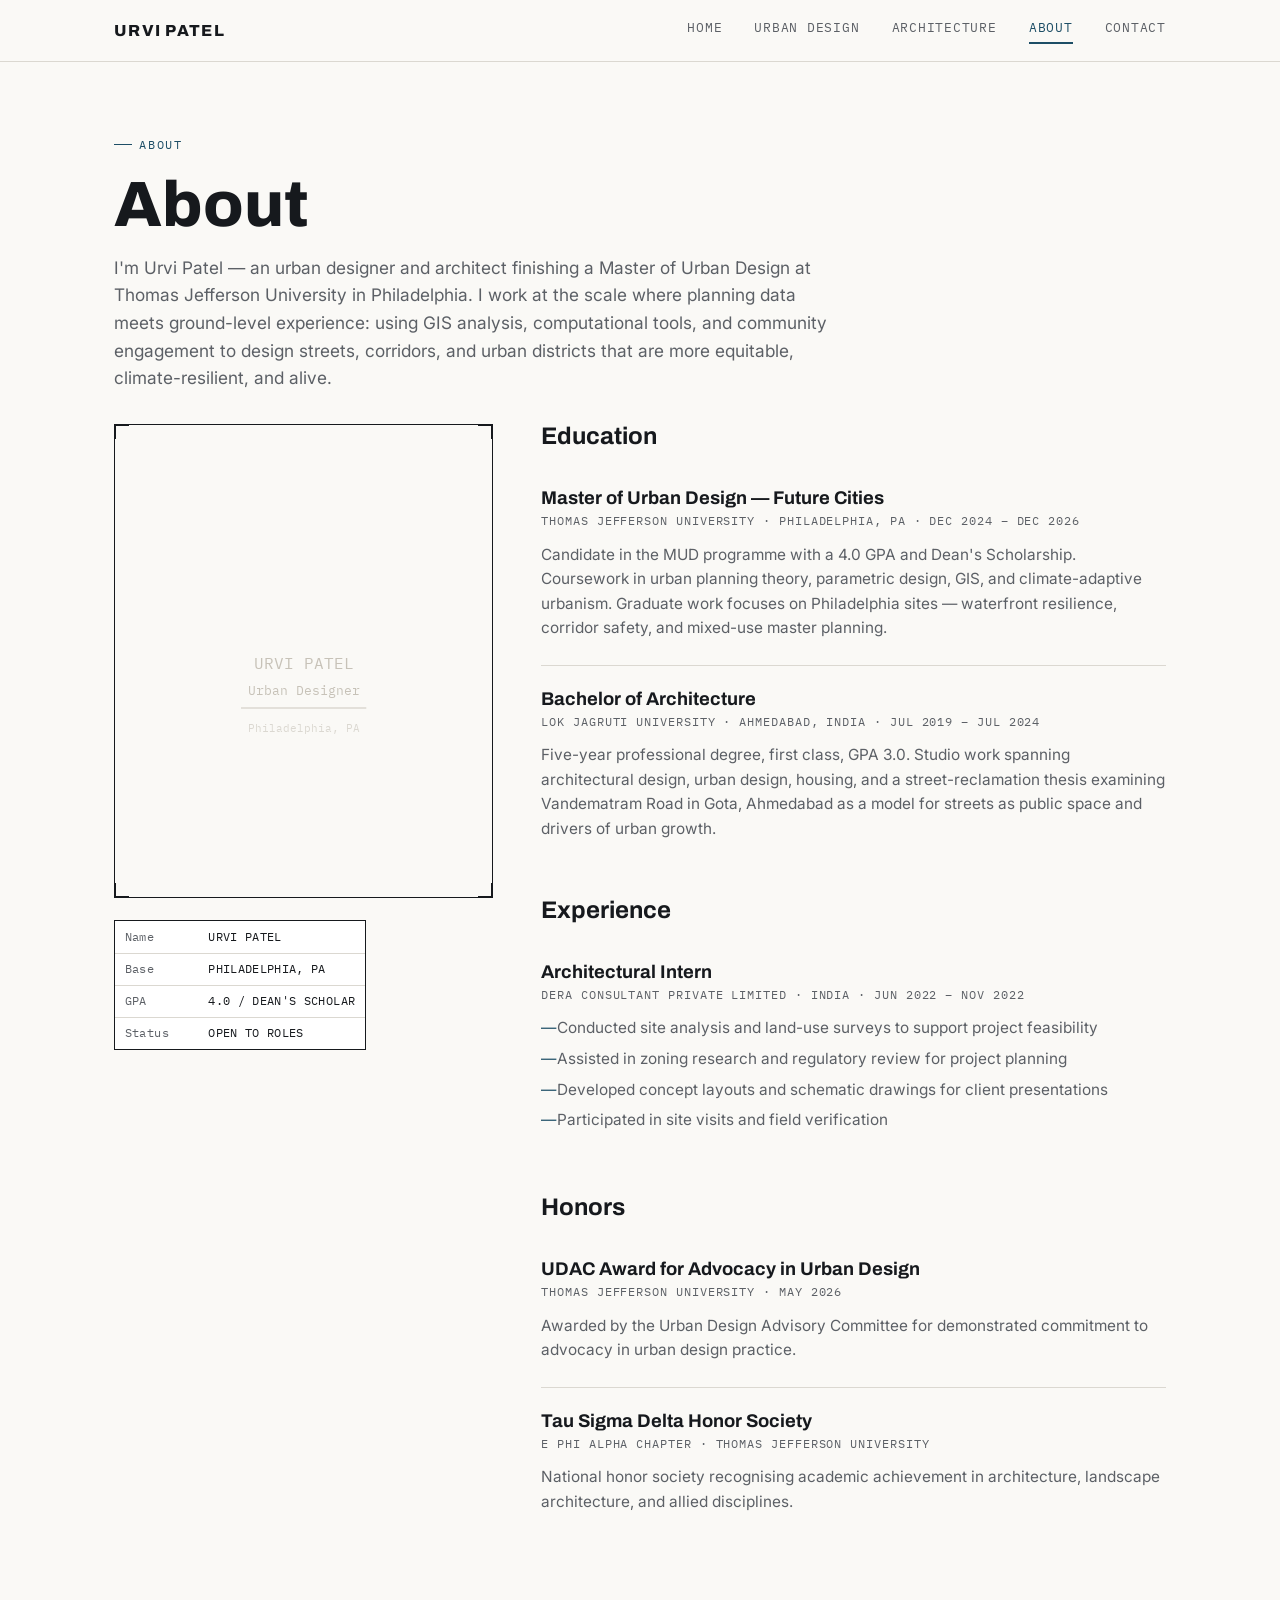
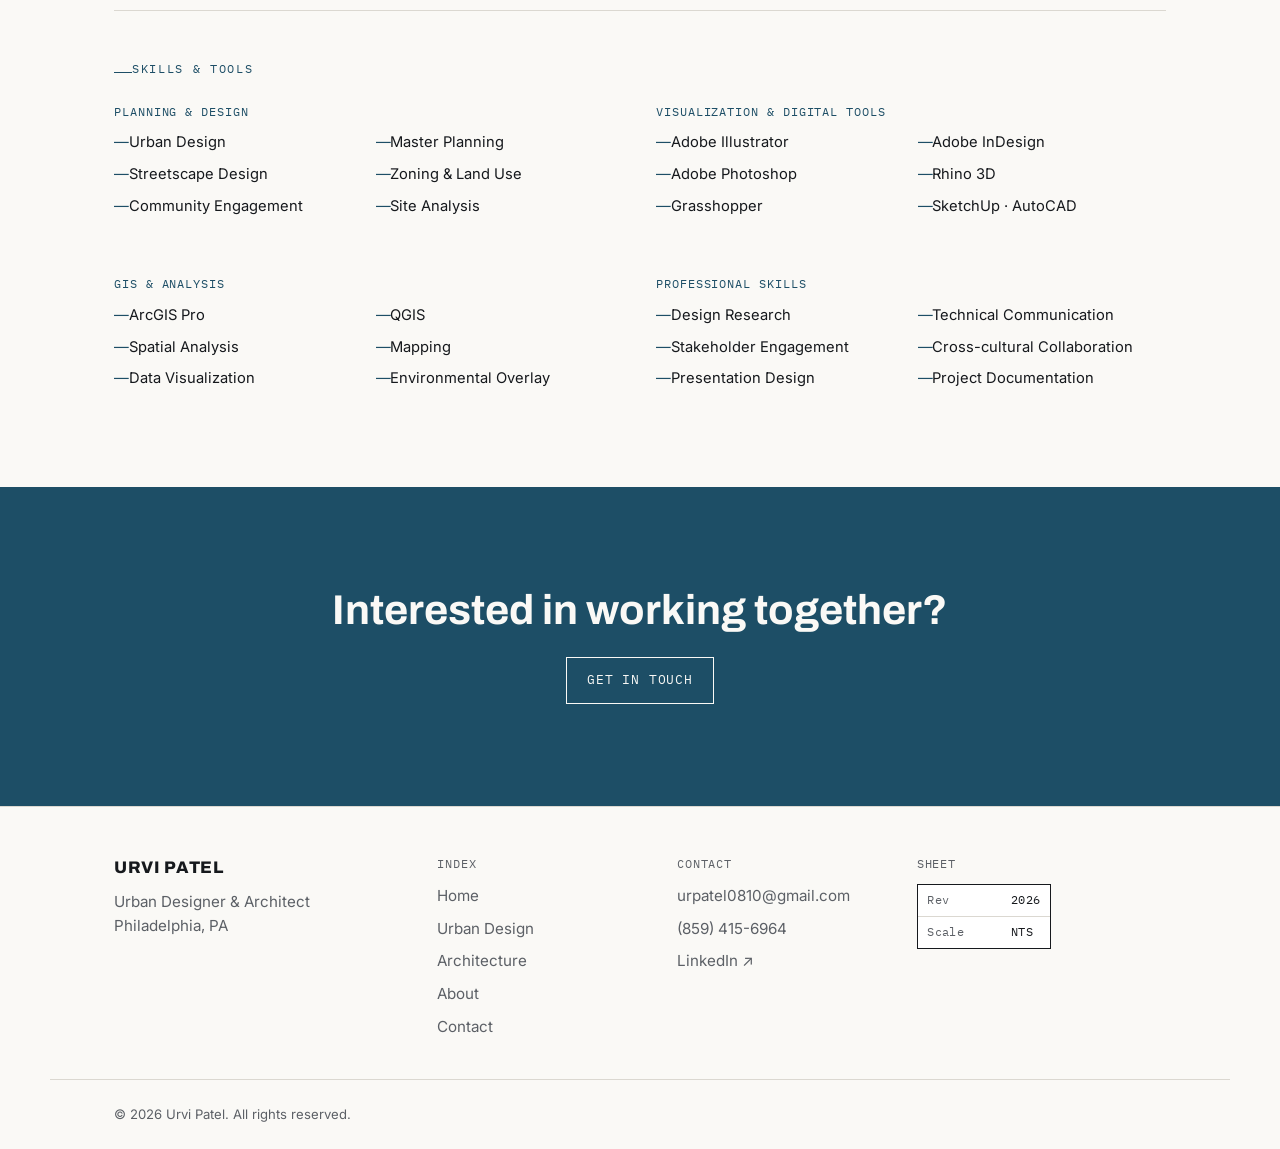
==== about.html @ c250d717 "Add files via upload" ====
<!DOCTYPE html>
<html lang="en">
<head>
<meta charset="UTF-8">
<meta name="viewport" content="width=device-width, initial-scale=1.0">
<title>About — Urvi Patel</title>
<meta name="description" content="About Urvi Patel — urban designer and architect pursuing a Master of Urban Design at Thomas Jefferson University, Philadelphia. Education, experience, honors, and skills.">
<link rel="icon" type="image/svg+xml" href="data:image/svg+xml,%3Csvg xmlns='http://www.w3.org/2000/svg' viewBox='0 0 32 32'%3E%3Crect width='32' height='32' fill='%23FAF9F6'/%3E%3Cpath d='M16 4v24M4 16h24' stroke='%231D4E66' stroke-width='2'/%3E%3Ccircle cx='16' cy='16' r='6' fill='none' stroke='%2316191D' stroke-width='1.5'/%3E%3C/svg%3E">
<link rel="preconnect" href="https://fonts.googleapis.com">
<link rel="preconnect" href="https://fonts.gstatic.com" crossorigin>
<link href="https://fonts.googleapis.com/css2?family=Archivo:wght@600;700;800;900&family=Inter:wght@400;500;600&family=IBM+Plex+Mono:wght@400;500;600&display=swap" rel="stylesheet">
<link rel="stylesheet" href="styles.css">
</head>
<body>

<header class="site-header">
  <div class="container header-inner">
    <a href="index.html" class="logo">URVI PATEL</a>
    <nav class="nav" id="siteNav">
      <a href="index.html" class="nav-link">Home</a>
      <a href="urban-design.html" class="nav-link">Urban Design</a>
      <a href="architecture.html" class="nav-link">Architecture</a>
      <a href="about.html" class="nav-link active">About</a>
      <a href="contact.html" class="nav-link">Contact</a>
    </nav>
    <button class="nav-toggle" id="navToggle" aria-label="Toggle menu" aria-expanded="false">
      <span></span><span></span><span></span>
    </button>
  </div>
</header>

<div class="container page-header">
  <span class="eyebrow">About</span>
  <h1>About</h1>
  <p>I'm Urvi Patel — an urban designer and architect finishing a Master of Urban Design at Thomas Jefferson University in Philadelphia. I work at the scale where planning data meets ground-level experience: using GIS analysis, computational tools, and community engagement to design streets, corridors, and urban districts that are more equitable, climate-resilient, and alive.</p>
</div>

<div class="container">
  <div class="about-grid">
    <div>
      <!-- Portrait placeholder with architectural corner marks -->
      <div class="portrait" role="img" aria-label="Portrait placeholder — Urvi Patel">
        <div class="corner tl"></div>
        <div class="corner tr"></div>
        <div class="corner bl"></div>
        <div class="corner br"></div>
        <svg viewBox="0 0 200 250" xmlns="http://www.w3.org/2000/svg" style="width:100%;height:100%;padding:2rem;" aria-hidden="true">
          <text x="100" y="130" font-family="IBM Plex Mono" font-size="10" fill="var(--line-strong)" text-anchor="middle">URVI PATEL</text>
          <text x="100" y="147" font-family="IBM Plex Mono" font-size="8" fill="var(--line-strong)" text-anchor="middle">Urban Designer</text>
          <line x1="60" y1="155" x2="140" y2="155" style="stroke:var(--line);stroke-width:1"/>
          <text x="100" y="170" font-family="IBM Plex Mono" font-size="7" fill="var(--line)" text-anchor="middle">Philadelphia, PA</text>
        </svg>
      </div>

      <!-- Drafting-style title block -->
      <div class="title-block" style="margin-top:1.4rem;">
        <p class="tb-row"><span>Name</span><span>Urvi Patel</span></p>
        <p class="tb-row"><span>Base</span><span>Philadelphia, PA</span></p>
        <p class="tb-row"><span>GPA</span><span>4.0 / Dean's Scholar</span></p>
        <p class="tb-row"><span>Status</span><span>Open to Roles</span></p>
      </div>
    </div>

    <div>
      <!-- Education -->
      <section>
        <h2 style="font-size:1.5rem;margin-bottom:var(--space-2);">Education</h2>

        <div class="timeline-item">
          <h4>Master of Urban Design — Future Cities</h4>
          <span class="mono-label">Thomas Jefferson University · Philadelphia, PA · Dec 2024 – Dec 2026</span>
          <p>Candidate in the MUD programme with a 4.0 GPA and Dean's Scholarship. Coursework in urban planning theory, parametric design, GIS, and climate-adaptive urbanism. Graduate work focuses on Philadelphia sites — waterfront resilience, corridor safety, and mixed-use master planning.</p>
        </div>

        <div class="timeline-item">
          <h4>Bachelor of Architecture</h4>
          <span class="mono-label">Lok Jagruti University · Ahmedabad, India · Jul 2019 – Jul 2024</span>
          <p>Five-year professional degree, first class, GPA 3.0. Studio work spanning architectural design, urban design, housing, and a street-reclamation thesis examining Vandematram Road in Gota, Ahmedabad as a model for streets as public space and drivers of urban growth.</p>
        </div>
      </section>

      <!-- Experience -->
      <section style="margin-top:var(--space-4);">
        <h2 style="font-size:1.5rem;margin-bottom:var(--space-2);">Experience</h2>

        <div class="timeline-item">
          <h4>Architectural Intern</h4>
          <span class="mono-label">Dera Consultant Private Limited · India · Jun 2022 – Nov 2022</span>
          <ul>
            <li>Conducted site analysis and land-use surveys to support project feasibility</li>
            <li>Assisted in zoning research and regulatory review for project planning</li>
            <li>Developed concept layouts and schematic drawings for client presentations</li>
            <li>Participated in site visits and field verification</li>
          </ul>
        </div>
      </section>

      <!-- Honors -->
      <section style="margin-top:var(--space-4);">
        <h2 style="font-size:1.5rem;margin-bottom:var(--space-2);">Honors</h2>

        <div class="timeline-item">
          <h4>UDAC Award for Advocacy in Urban Design</h4>
          <span class="mono-label">Thomas Jefferson University · May 2026</span>
          <p>Awarded by the Urban Design Advisory Committee for demonstrated commitment to advocacy in urban design practice.</p>
        </div>

        <div class="timeline-item">
          <h4>Tau Sigma Delta Honor Society</h4>
          <span class="mono-label">E Phi Alpha Chapter · Thomas Jefferson University</span>
          <p>National honor society recognising academic achievement in architecture, landscape architecture, and allied disciplines.</p>
        </div>
      </section>

    </div>
  </div>

  <!-- Skills -->
  <section style="margin-top:var(--space-6);border-top:1px solid var(--line);padding-top:var(--space-5);">
    <span class="eyebrow" style="margin-bottom:var(--space-3);display:block;">Skills &amp; Tools</span>
    <div class="skills-grid">

      <div class="skill-group">
        <p class="footer-heading">Planning &amp; Design</p>
        <ul class="principles-list">
          <li>Urban Design</li>
          <li>Master Planning</li>
          <li>Streetscape Design</li>
          <li>Zoning &amp; Land Use</li>
          <li>Community Engagement</li>
          <li>Site Analysis</li>
        </ul>
      </div>

      <div class="skill-group">
        <p class="footer-heading">Visualization &amp; Digital Tools</p>
        <ul class="principles-list">
          <li>Adobe Illustrator</li>
          <li>Adobe InDesign</li>
          <li>Adobe Photoshop</li>
          <li>Rhino 3D</li>
          <li>Grasshopper</li>
          <li>SketchUp · AutoCAD</li>
        </ul>
      </div>

      <div class="skill-group">
        <p class="footer-heading">GIS &amp; Analysis</p>
        <ul class="principles-list">
          <li>ArcGIS Pro</li>
          <li>QGIS</li>
          <li>Spatial Analysis</li>
          <li>Mapping</li>
          <li>Data Visualization</li>
          <li>Environmental Overlay</li>
        </ul>
      </div>

      <div class="skill-group">
        <p class="footer-heading">Professional Skills</p>
        <ul class="principles-list">
          <li>Design Research</li>
          <li>Technical Communication</li>
          <li>Stakeholder Engagement</li>
          <li>Cross-cultural Collaboration</li>
          <li>Presentation Design</li>
          <li>Project Documentation</li>
        </ul>
      </div>

    </div>
  </section>

</div>

<section class="section cta-band" style="margin-top:var(--space-6);">
  <div class="container">
    <h2>Interested in working together?</h2>
    <a href="contact.html" class="btn btn-outline">Get in Touch</a>
  </div>
</section>

<footer class="site-footer">
  <div class="container footer-grid">
    <div class="footer-col">
      <p class="footer-name">URVI PATEL</p>
      <p class="footer-tagline">Urban Designer &amp; Architect<br>Philadelphia, PA</p>
    </div>
    <div class="footer-col">
      <p class="footer-heading">Index</p>
      <a href="index.html">Home</a>
      <a href="urban-design.html">Urban Design</a>
      <a href="architecture.html">Architecture</a>
      <a href="about.html">About</a>
      <a href="contact.html">Contact</a>
    </div>
    <div class="footer-col">
      <p class="footer-heading">Contact</p>
      <a href="mailto:urpatel0810@gmail.com">urpatel0810@gmail.com</a>
      <a href="tel:+18594156964">(859) 415-6964</a>
      <a href="https://www.linkedin.com/in/urvi-patel-0b5b4a239/" target="_blank" rel="noopener">LinkedIn ↗</a>
    </div>
    <div class="footer-col">
      <p class="footer-heading">Sheet</p>
      <div class="title-block">
        <p class="tb-row"><span>Rev</span><span>2026</span></p>
        <p class="tb-row"><span>Scale</span><span>NTS</span></p>
      </div>
    </div>
  </div>
  <div class="container footer-bottom">
    <p>© 2026 Urvi Patel. All rights reserved.</p>
  </div>
</footer>

<script>
  const navToggle = document.getElementById('navToggle');
  const nav = document.getElementById('siteNav');
  if (navToggle && nav) {
    navToggle.addEventListener('click', () => {
      const isOpen = nav.classList.toggle('is-open');
      navToggle.setAttribute('aria-expanded', isOpen);
    });
    nav.querySelectorAll('a').forEach(link => link.addEventListener('click', () => {
      nav.classList.remove('is-open');
      navToggle.setAttribute('aria-expanded', 'false');
    }));
  }
  const reduceMotion = window.matchMedia('(prefers-reduced-motion: reduce)').matches;
  const revealEls = document.querySelectorAll('.reveal');
  if (reduceMotion || !('IntersectionObserver' in window)) {
    revealEls.forEach(el => el.classList.add('is-visible'));
  } else {
    const observer = new IntersectionObserver((entries) => {
      entries.forEach(entry => {
        if (entry.isIntersecting) { entry.target.classList.add('is-visible'); observer.unobserve(entry.target); }
      });
    }, { threshold: 0.1 });
    revealEls.forEach(el => observer.observe(el));
  }
</script>
</body>
</html>
---- styles.css ----
/* =========================================================
   URVI PATEL — PORTFOLIO
   Design language: architectural drawing-set conventions
   (title blocks, sheet numbers, coordinates, scale notes)
   ========================================================= */

/* ---------- Reset ---------- */
*, *::before, *::after { box-sizing: border-box; }
html { scroll-behavior: smooth; }
body, h1, h2, h3, h4, p, figure { margin: 0; }
img, svg { display: block; max-width: 100%; }
a { color: inherit; text-decoration: none; }
button { font: inherit; color: inherit; background: none; border: none; cursor: pointer; }
ul { margin: 0; padding: 0; list-style: none; }

/* ---------- Tokens ---------- */
:root {
  /* Color */
  --paper: #FAF9F6;
  --surface: #FFFFFF;
  --ink: #16191D;
  --ink-muted: #5C6066;
  --accent: #1D4E66;
  --accent-dark: #15394B;
  --accent-tint: #E7EEF1;
  --line: #DBD8D1;
  --line-strong: #C7C2B8;

  /* Type */
  --font-display: 'Archivo', sans-serif;
  --font-body: 'Inter', sans-serif;
  --font-mono: 'IBM Plex Mono', monospace;

  /* Spacing */
  --space-1: .5rem;
  --space-2: 1rem;
  --space-3: 1.5rem;
  --space-4: 2rem;
  --space-5: 3rem;
  --space-6: 4.5rem;
  --section-pad: clamp(3.5rem, 8vw, 6.5rem);
  --container-w: 1180px;
  --container-pad: clamp(1.25rem, 5vw, 4rem);
}

/* ---------- Base ---------- */
body {
  font-family: var(--font-body);
  background: var(--paper);
  color: var(--ink);
  font-size: 1.05rem;
  line-height: 1.6;
  -webkit-font-smoothing: antialiased;
}

h1, h2, h3, h4 { font-family: var(--font-display); color: var(--ink); line-height: 1.05; }

a:focus-visible, button:focus-visible, input:focus-visible, textarea:focus-visible {
  outline: 2px solid var(--accent);
  outline-offset: 3px;
}

.container {
  max-width: var(--container-w);
  margin-inline: auto;
  padding-inline: var(--container-pad);
}

.section { padding-block: var(--section-pad); }
.section--tight { padding-block: calc(var(--section-pad) * .55); }

.hairline { border: none; border-top: 1px solid var(--line); margin: 0; }

/* Grid texture, used sparingly as a signature backdrop */
.grid-bg {
  background-image:
    linear-gradient(var(--line) 1px, transparent 1px),
    linear-gradient(90deg, var(--line) 1px, transparent 1px);
  background-size: 44px 44px;
  background-position: center top;
  position: relative;
}
.grid-bg::before {
  content: "";
  position: absolute; inset: 0;
  background: linear-gradient(180deg, var(--paper) 0%, rgba(250,249,246,0.55) 55%, var(--paper) 100%);
  pointer-events: none;
}

/* ---------- Eyebrow / labels ---------- */
.eyebrow {
  font-family: var(--font-mono);
  font-size: .75rem;
  letter-spacing: .14em;
  text-transform: uppercase;
  color: var(--accent);
  display: inline-flex;
  align-items: center;
  gap: .6em;
}
.eyebrow::before {
  content: "";
  width: 18px; height: 1px;
  background: var(--accent);
  display: inline-block;
}

.mono-label {
  font-family: var(--font-mono);
  font-size: .72rem;
  letter-spacing: .08em;
  text-transform: uppercase;
  color: var(--ink-muted);
}

/* ---------- Buttons ---------- */
.btn {
  font-family: var(--font-mono);
  font-size: .8rem;
  letter-spacing: .06em;
  text-transform: uppercase;
  padding: .95em 1.6em;
  border-radius: 0;
  display: inline-flex;
  align-items: center;
  gap: .6em;
  transition: background-color .2s ease, color .2s ease, border-color .2s ease, transform .2s ease;
}
.btn-primary {
  background: var(--accent);
  color: var(--paper);
  border: 1px solid var(--accent);
}
.btn-primary:hover { background: var(--accent-dark); border-color: var(--accent-dark); }
.btn-outline {
  background: transparent;
  color: var(--ink);
  border: 1px solid var(--ink);
}
.btn-outline:hover { background: var(--ink); color: var(--paper); }
.btn-row { display: flex; flex-wrap: wrap; gap: var(--space-2); }

/* ---------- Header / Nav ---------- */
.site-header {
  position: sticky; top: 0; z-index: 50;
  background: rgba(250,249,246,0.92);
  backdrop-filter: blur(6px);
  border-bottom: 1px solid var(--line);
}
.header-inner {
  display: flex; align-items: center; justify-content: space-between;
  padding-block: 1.1rem;
}
.logo {
  font-family: var(--font-display);
  font-weight: 800;
  font-size: 1rem;
  letter-spacing: .08em;
}
.nav { display: flex; gap: var(--space-4); }
.nav-link {
  font-family: var(--font-mono);
  font-size: .8rem;
  letter-spacing: .06em;
  text-transform: uppercase;
  color: var(--ink-muted);
  padding-bottom: .3em;
  border-bottom: 2px solid transparent;
  transition: color .2s ease, border-color .2s ease;
}
.nav-link:hover { color: var(--ink); }
.nav-link.active { color: var(--accent); border-color: var(--accent); }

.nav-toggle {
  display: none;
  flex-direction: column;
  gap: 5px;
  padding: .4rem;
}
.nav-toggle span { width: 22px; height: 2px; background: var(--ink); transition: transform .2s ease, opacity .2s ease; }
.nav-toggle[aria-expanded="true"] span:nth-child(1) { transform: translateY(7px) rotate(45deg); }
.nav-toggle[aria-expanded="true"] span:nth-child(2) { opacity: 0; }
.nav-toggle[aria-expanded="true"] span:nth-child(3) { transform: translateY(-7px) rotate(-45deg); }

@media (max-width: 760px) {
  .nav-toggle { display: flex; }
  .nav {
    position: fixed; inset: 64px 0 0 0;
    background: var(--paper);
    flex-direction: column;
    align-items: flex-start;
    gap: var(--space-3);
    padding: var(--space-4) var(--container-pad);
    transform: translateY(-8px);
    opacity: 0;
    pointer-events: none;
    transition: opacity .2s ease, transform .2s ease;
  }
  .nav.is-open { opacity: 1; transform: translateY(0); pointer-events: auto; }
  .nav-link { font-size: 1rem; }
}

/* ---------- Title block (signature element) ---------- */
.title-block {
  border: 1px solid var(--ink);
  background: var(--surface);
  font-family: var(--font-mono);
  font-size: .72rem;
  letter-spacing: .03em;
  width: max-content;
}
.tb-row {
  display: grid;
  grid-template-columns: 6.5em 1fr;
  gap: .75em;
  padding: .55em .85em;
  border-bottom: 1px solid var(--line);
}
.tb-row:last-child { border-bottom: none; }
.tb-row span:first-child { color: var(--ink-muted); }
.tb-row span:last-child { color: var(--ink); text-transform: uppercase; }

.scale-bar { margin-top: var(--space-2); }

/* ---------- Hero ---------- */
.hero { padding-top: clamp(3rem, 7vw, 5rem); padding-bottom: var(--section-pad); }
.hero-grid {
  display: grid;
  grid-template-columns: 1.6fr 1fr;
  gap: var(--space-5);
  align-items: start;
}
.hero h1 {
  font-size: clamp(2.75rem, 7vw, 5.25rem);
  font-weight: 800;
  letter-spacing: -.01em;
  margin-block: var(--space-2) var(--space-1);
}
.hero-role {
  font-family: var(--font-display);
  font-size: clamp(1.15rem, 2vw, 1.4rem);
  font-weight: 600;
  color: var(--accent);
  margin-bottom: var(--space-3);
}
.hero-body { max-width: 38em; color: var(--ink-muted); font-size: 1.1rem; margin-bottom: var(--space-4); }
.hero-aside { justify-self: end; }

@media (max-width: 900px) {
  .hero-grid { grid-template-columns: 1fr; }
  .hero-aside { justify-self: start; }
}

/* ---------- Legend / stats strip ---------- */
.legend {
  display: flex;
  flex-wrap: wrap;
  gap: var(--space-5);
  padding-block: var(--space-3);
}
.legend-item { display: flex; flex-direction: column; gap: .35em; }
.legend-item .mono-label { color: var(--accent); }
.legend-item strong { font-family: var(--font-display); font-size: 1.05rem; font-weight: 700; }

/* ---------- Section headings ---------- */
.section-head { max-width: 46em; margin-bottom: var(--space-5); }
.section-head h2 {
  font-size: clamp(1.9rem, 3.4vw, 2.6rem);
  font-weight: 800;
  margin-top: var(--space-2);
}
.section-head p { color: var(--ink-muted); margin-top: var(--space-2); font-size: 1.05rem; }

/* ---------- Project cards (grid, home preview) ---------- */
.project-grid { display: grid; grid-template-columns: repeat(3, 1fr); gap: var(--space-4); }
@media (max-width: 980px) { .project-grid { grid-template-columns: 1fr; } }

.project-card {
  border: 1px solid var(--line);
  background: var(--surface);
  display: flex;
  flex-direction: column;
  transition: border-color .2s ease, transform .2s ease;
}
.project-card:hover { border-color: var(--accent); transform: translateY(-3px); }
.sheet-tag {
  font-family: var(--font-mono);
  font-size: .7rem;
  letter-spacing: .08em;
  color: var(--accent);
  padding: .8em 1.1em;
  border-bottom: 1px solid var(--line);
}
.diagram {
  height: 200px;
  background: var(--surface);
  background-image:
    linear-gradient(var(--line) 1px, transparent 1px),
    linear-gradient(90deg, var(--line) 1px, transparent 1px);
  background-size: 22px 22px;
  display: flex;
  align-items: center;
  justify-content: center;
  overflow: hidden;
}
.diagram svg { width: 90%; height: 90%; }
.diagram img { width: 100%; height: 100%; object-fit: cover; display: block; }
.project-card .diagram { border-bottom: 1px solid var(--line); }
.sheet-body .diagram { height: 100%; min-height: 280px; }

.figure-row {
  display: grid;
  grid-template-columns: repeat(3, 1fr);
  gap: 1px;
  background: var(--line);
  border: 1px solid var(--line);
  margin: 0 1.4em 2em;
}
.figure-row figure { margin: 0; background: var(--surface); }
.figure-row img { width: 100%; height: 150px; object-fit: cover; display: block; }
.figure-row figcaption {
  font-family: var(--font-mono);
  font-size: .68rem;
  letter-spacing: .03em;
  text-transform: uppercase;
  color: var(--ink-muted);
  padding: .6em .7em;
  border-top: 1px solid var(--line);
}
@media (max-width: 700px) { .figure-row { grid-template-columns: 1fr; margin: 0 1.4em 1.6em; } }
.sheet-credits { font-family: var(--font-mono); font-size: .8rem; color: var(--ink-muted); border-top: 1px solid var(--line); padding-top: 1em; margin-top: var(--space-3); }
.card-body { padding: 1.4em 1.1em 1.6em; display: flex; flex-direction: column; gap: .7em; flex: 1; }
.card-body h3 { font-size: 1.2rem; font-weight: 700; }
.card-meta { font-family: var(--font-mono); font-size: .72rem; letter-spacing: .04em; color: var(--ink-muted); text-transform: uppercase; }
.card-body p { color: var(--ink-muted); font-size: .96rem; }
.card-link {
  font-family: var(--font-mono);
  font-size: .75rem;
  letter-spacing: .05em;
  text-transform: uppercase;
  color: var(--ink);
  border-bottom: 1px solid var(--ink);
  width: max-content;
  margin-top: auto;
  padding-bottom: .15em;
  transition: color .2s ease, border-color .2s ease;
}
.card-link:hover { color: var(--accent); border-color: var(--accent); }

.tag-list { display: flex; flex-wrap: wrap; gap: .5em; margin-top: .3em; }
.tag {
  font-family: var(--font-mono);
  font-size: .68rem;
  letter-spacing: .04em;
  text-transform: uppercase;
  color: var(--ink-muted);
  border: 1px solid var(--line);
  padding: .35em .65em;
}

/* ---------- Tools strip ---------- */
.tools-strip {
  display: flex;
  flex-wrap: wrap;
  gap: var(--space-3) var(--space-4);
  border-top: 1px solid var(--line);
  border-bottom: 1px solid var(--line);
  padding-block: var(--space-3);
}
.tools-strip span { font-family: var(--font-mono); font-size: .85rem; color: var(--ink-muted); }

/* ---------- CTA band ---------- */
.cta-band {
  background: var(--accent);
  color: var(--paper);
  text-align: center;
}
.cta-band h2 { color: var(--paper); font-size: clamp(1.8rem, 3.6vw, 2.6rem); margin-bottom: var(--space-3); }
.cta-band .btn-outline { border-color: var(--paper); color: var(--paper); }
.cta-band .btn-outline:hover { background: var(--paper); color: var(--accent); }

/* ---------- Footer ---------- */
.site-footer { border-top: 1px solid var(--line); padding-top: var(--space-5); }
.footer-grid {
  display: grid;
  grid-template-columns: 1.4fr 1fr 1fr 1.2fr;
  gap: var(--space-4);
  padding-bottom: var(--space-4);
}
@media (max-width: 760px) { .footer-grid { grid-template-columns: 1fr 1fr; } }
.footer-name { font-family: var(--font-display); font-weight: 800; letter-spacing: .04em; }
.footer-tagline { color: var(--ink-muted); margin-top: .5em; font-size: .95rem; }
.footer-heading { font-family: var(--font-mono); font-size: .72rem; letter-spacing: .08em; text-transform: uppercase; color: var(--ink-muted); margin-bottom: .9em; }
.footer-col a { display: block; color: var(--ink-muted); font-size: .95rem; margin-bottom: .55em; transition: color .2s ease; }
.footer-col a:hover { color: var(--accent); }
.footer-bottom { border-top: 1px solid var(--line); padding-block: var(--space-3); display: flex; justify-content: space-between; flex-wrap: wrap; gap: .5em; }
.footer-bottom p { font-size: .82rem; color: var(--ink-muted); }

/* ---------- Page header (Projects / About / Contact) ---------- */
.page-header { padding-top: clamp(2.5rem, 6vw, 4rem); padding-bottom: var(--space-4); }
.page-header h1 { font-size: clamp(2.5rem, 6vw, 4rem); font-weight: 800; margin-block: var(--space-2) var(--space-2); }
.page-header p { max-width: 42em; color: var(--ink-muted); font-size: 1.08rem; }

/* ---------- Project detail sheets ---------- */
.sheet {
  border: 1px solid var(--line);
  background: var(--surface);
  margin-bottom: var(--space-5);
}
.sheet-header {
  display: flex; justify-content: space-between; align-items: flex-start; gap: var(--space-3);
  padding: 1.3em 1.4em;
  border-bottom: 1px solid var(--line);
  flex-wrap: wrap;
}
.sheet-header .sheet-tag { border: none; padding: 0; }
.sheet-header h3 { font-size: clamp(1.4rem, 2.4vw, 1.85rem); font-weight: 800; margin-top: .3em; }
.sheet-meta { font-family: var(--font-mono); font-size: .76rem; color: var(--ink-muted); text-transform: uppercase; letter-spacing: .03em; margin-top: .5em; }
.sheet-body { padding: 1.6em 1.4em 2em; display: grid; grid-template-columns: 1.1fr 1fr; gap: var(--space-4); }
@media (max-width: 860px) { .sheet-body { grid-template-columns: 1fr; } }
.sheet-body .diagram { border: 1px solid var(--line); }
.sheet-overview p { color: var(--ink-muted); margin-bottom: var(--space-3); }
.sheet-overview h4 { font-family: var(--font-mono); font-size: .75rem; letter-spacing: .08em; text-transform: uppercase; color: var(--accent); margin-bottom: .8em; }
.principles-list { display: grid; grid-template-columns: 1fr 1fr; gap: .5em .8em; margin-bottom: var(--space-3); }
.principles-list li { font-size: .92rem; color: var(--ink); padding-left: 1em; position: relative; }
.principles-list li::before { content: "—"; position: absolute; left: 0; color: var(--accent); }
.objectives-list { display: flex; flex-direction: column; gap: .6em; margin-bottom: var(--space-3); }
.obj-row { display: grid; grid-template-columns: 7.5em 1fr; gap: .8em; font-size: .9rem; }
.obj-row .obj-code { font-family: var(--font-mono); color: var(--accent); font-weight: 600; }
.obj-row .obj-desc { color: var(--ink-muted); }
.site-stamp { font-family: var(--font-mono); font-size: .8rem; color: var(--ink-muted); border-top: 1px solid var(--line); padding-top: 1em; }

/* ---------- About page ---------- */
.about-grid { display: grid; grid-template-columns: .85fr 1.4fr; gap: var(--space-5); align-items: start; }
@media (max-width: 860px) { .about-grid { grid-template-columns: 1fr; } }
.portrait {
  border: 1px solid var(--ink);
  aspect-ratio: 4/5;
  position: relative;
  overflow: hidden;
}
.portrait .corner { position: absolute; width: 14px; height: 14px; top: 0; left: 0; }
.portrait .corner::before, .portrait .corner::after { content: ""; position: absolute; background: var(--ink); }
.portrait .corner::before { width: 14px; height: 1px; top: 0; left: 0; }
.portrait .corner::after { width: 1px; height: 14px; top: 0; left: 0; }
.portrait .corner.tr { left: auto; right: 0; transform: scaleX(-1); }
.portrait .corner.bl { top: auto; bottom: 0; transform: scaleY(-1); }
.portrait .corner.br { top: auto; left: auto; right: 0; bottom: 0; transform: scale(-1); }

.timeline-item { padding-block: var(--space-3); border-bottom: 1px solid var(--line); }
.timeline-item:last-child { border-bottom: none; }
.timeline-item h4 { font-size: 1.15rem; font-weight: 700; }
.timeline-item .mono-label { margin-top: .3em; display: block; }
.timeline-item p, .timeline-item ul { color: var(--ink-muted); margin-top: .8em; font-size: .96rem; }
.timeline-item ul li { padding-left: 1em; position: relative; margin-bottom: .4em; }
.timeline-item ul li::before { content: "—"; position: absolute; left: 0; color: var(--accent); }

.skills-grid { display: grid; grid-template-columns: repeat(2, 1fr); gap: var(--space-4); }
@media (max-width: 700px) { .skills-grid { grid-template-columns: 1fr; } }
.skill-group .footer-heading { color: var(--accent); }

/* ---------- Contact page ---------- */
.contact-grid { display: grid; grid-template-columns: repeat(3, 1fr); gap: var(--space-3); margin-bottom: var(--space-5); }
@media (max-width: 860px) { .contact-grid { grid-template-columns: 1fr; } }
.contact-card {
  border: 1px solid var(--line);
  background: var(--surface);
  padding: 1.6em 1.3em;
  display: flex; flex-direction: column; gap: .6em;
  transition: border-color .2s ease, transform .2s ease;
}
.contact-card:hover { border-color: var(--accent); transform: translateY(-3px); }
.contact-card .mono-label { color: var(--accent); }
.contact-card strong { font-family: var(--font-display); font-size: 1.15rem; }
.status-block { display: inline-block; }

/* ---------- Homepage discipline section ---------- */
.discipline-grid {
  display: grid;
  grid-template-columns: repeat(2, 1fr);
  gap: var(--space-4);
  margin-top: var(--space-4);
}
@media (max-width: 700px) { .discipline-grid { grid-template-columns: 1fr; } }

.discipline-card {
  border: 1px solid var(--line);
  background: var(--surface);
  padding: 1.8rem 1.8rem 2rem;
  display: flex;
  flex-direction: column;
  gap: 1.2rem;
}

.discipline-card .d-label {
  font-family: var(--font-mono);
  font-size: .75rem;
  text-transform: uppercase;
  letter-spacing: .06em;
  color: var(--ink-muted);
  margin: 0;
}

.discipline-card h3 { font-size: 1.35rem; font-weight: 800; margin: 0; }

.discipline-card .d-projects {
  border-top: 1px solid var(--line);
  flex: 1;
}

.discipline-card .d-projects li {
  display: flex;
  align-items: baseline;
  gap: .75em;
  padding-block: .6em;
  border-bottom: 1px solid var(--line);
  font-size: .9rem;
  color: var(--ink-muted);
}

.discipline-card .d-projects li .tag-mono {
  font-family: var(--font-mono);
  font-size: .68rem;
  color: var(--accent);
  flex-shrink: 0;
}

/* ---------- Multi-image project gallery ---------- */
.image-grid {
  display: grid;
  grid-template-columns: repeat(2, 1fr);
  gap: 4px;
  margin-top: var(--space-4);
  border-top: 1px solid var(--line);
  padding-top: var(--space-4);
}
.image-grid img { width: 100%; height: auto; display: block; }
.image-grid .span-full { grid-column: 1 / -1; }
@media (max-width: 700px) { .image-grid { grid-template-columns: 1fr; } }

/* ---------- Reveal animation ---------- */
.reveal { opacity: 0; transform: translateY(18px); transition: opacity .6s ease, transform .6s ease; }
.reveal.is-visible { opacity: 1; transform: translateY(0); }

@media (prefers-reduced-motion: reduce) {
  html { scroll-behavior: auto; }
  .reveal { opacity: 1 !important; transform: none !important; transition: none !important; }
  .project-card:hover, .contact-card:hover { transform: none; }
}
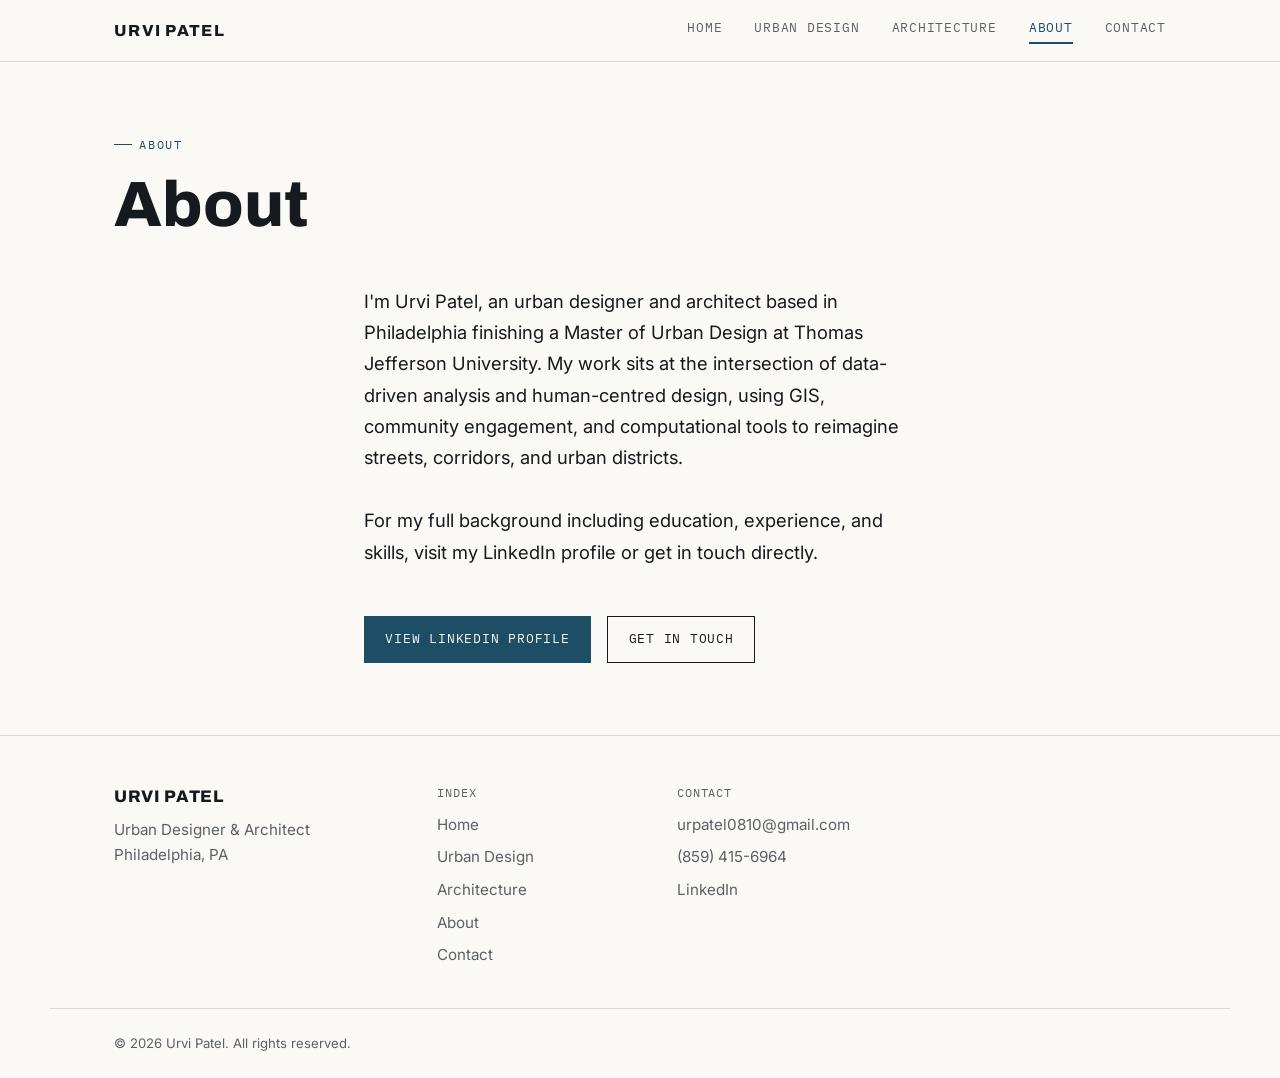
==== commit edbb7bff: "Add files via upload" ====
--- a/about.html
+++ b/about.html
@@ -4,8 +4,7 @@
 <meta charset="UTF-8">
 <meta name="viewport" content="width=device-width, initial-scale=1.0">
 <title>About — Urvi Patel</title>
-<meta name="description" content="About Urvi Patel — urban designer and architect pursuing a Master of Urban Design at Thomas Jefferson University, Philadelphia. Education, experience, honors, and skills.">
-<link rel="icon" type="image/svg+xml" href="data:image/svg+xml,%3Csvg xmlns='http://www.w3.org/2000/svg' viewBox='0 0 32 32'%3E%3Crect width='32' height='32' fill='%23FAF9F6'/%3E%3Cpath d='M16 4v24M4 16h24' stroke='%231D4E66' stroke-width='2'/%3E%3Ccircle cx='16' cy='16' r='6' fill='none' stroke='%2316191D' stroke-width='1.5'/%3E%3C/svg%3E">
+<link rel="icon" type="image/svg+xml" href="data:image/svg+xml,%3Csvg xmlns='http://www.w3.org/2000/svg' viewBox='0 0 32 32'%3E%3Crect width='32' height='32' fill='%23FAF9F6'/%3E%3Cpath d='M16 4v24M4 16h24' stroke='%231B48C4' stroke-width='2'/%3E%3Ccircle cx='16' cy='16' r='6' fill='none' stroke='%2316191D' stroke-width='1.5'/%3E%3C/svg%3E">
 <link rel="preconnect" href="https://fonts.googleapis.com">
 <link rel="preconnect" href="https://fonts.gstatic.com" crossorigin>
 <link href="https://fonts.googleapis.com/css2?family=Archivo:wght@600;700;800;900&family=Inter:wght@400;500;600&family=IBM+Plex+Mono:wght@400;500;600&display=swap" rel="stylesheet">
@@ -32,153 +31,16 @@
 <div class="container page-header">
   <span class="eyebrow">About</span>
   <h1>About</h1>
-  <p>I'm Urvi Patel — an urban designer and architect finishing a Master of Urban Design at Thomas Jefferson University in Philadelphia. I work at the scale where planning data meets ground-level experience: using GIS analysis, computational tools, and community engagement to design streets, corridors, and urban districts that are more equitable, climate-resilient, and alive.</p>
 </div>
 
-<div class="container">
-  <div class="about-grid">
-    <div>
-      <!-- Portrait placeholder with architectural corner marks -->
-      <div class="portrait" role="img" aria-label="Portrait placeholder — Urvi Patel">
-        <div class="corner tl"></div>
-        <div class="corner tr"></div>
-        <div class="corner bl"></div>
-        <div class="corner br"></div>
-        <svg viewBox="0 0 200 250" xmlns="http://www.w3.org/2000/svg" style="width:100%;height:100%;padding:2rem;" aria-hidden="true">
-          <text x="100" y="130" font-family="IBM Plex Mono" font-size="10" fill="var(--line-strong)" text-anchor="middle">URVI PATEL</text>
-          <text x="100" y="147" font-family="IBM Plex Mono" font-size="8" fill="var(--line-strong)" text-anchor="middle">Urban Designer</text>
-          <line x1="60" y1="155" x2="140" y2="155" style="stroke:var(--line);stroke-width:1"/>
-          <text x="100" y="170" font-family="IBM Plex Mono" font-size="7" fill="var(--line)" text-anchor="middle">Philadelphia, PA</text>
-        </svg>
-      </div>
-
-      <!-- Drafting-style title block -->
-      <div class="title-block" style="margin-top:1.4rem;">
-        <p class="tb-row"><span>Name</span><span>Urvi Patel</span></p>
-        <p class="tb-row"><span>Base</span><span>Philadelphia, PA</span></p>
-        <p class="tb-row"><span>GPA</span><span>4.0 / Dean's Scholar</span></p>
-        <p class="tb-row"><span>Status</span><span>Open to Roles</span></p>
-      </div>
-    </div>
-
-    <div>
-      <!-- Education -->
-      <section>
-        <h2 style="font-size:1.5rem;margin-bottom:var(--space-2);">Education</h2>
-
-        <div class="timeline-item">
-          <h4>Master of Urban Design — Future Cities</h4>
-          <span class="mono-label">Thomas Jefferson University · Philadelphia, PA · Dec 2024 – Dec 2026</span>
-          <p>Candidate in the MUD programme with a 4.0 GPA and Dean's Scholarship. Coursework in urban planning theory, parametric design, GIS, and climate-adaptive urbanism. Graduate work focuses on Philadelphia sites — waterfront resilience, corridor safety, and mixed-use master planning.</p>
-        </div>
-
-        <div class="timeline-item">
-          <h4>Bachelor of Architecture</h4>
-          <span class="mono-label">Lok Jagruti University · Ahmedabad, India · Jul 2019 – Jul 2024</span>
-          <p>Five-year professional degree, first class, GPA 3.0. Studio work spanning architectural design, urban design, housing, and a street-reclamation thesis examining Vandematram Road in Gota, Ahmedabad as a model for streets as public space and drivers of urban growth.</p>
-        </div>
-      </section>
-
-      <!-- Experience -->
-      <section style="margin-top:var(--space-4);">
-        <h2 style="font-size:1.5rem;margin-bottom:var(--space-2);">Experience</h2>
-
-        <div class="timeline-item">
-          <h4>Architectural Intern</h4>
-          <span class="mono-label">Dera Consultant Private Limited · India · Jun 2022 – Nov 2022</span>
-          <ul>
-            <li>Conducted site analysis and land-use surveys to support project feasibility</li>
-            <li>Assisted in zoning research and regulatory review for project planning</li>
-            <li>Developed concept layouts and schematic drawings for client presentations</li>
-            <li>Participated in site visits and field verification</li>
-          </ul>
-        </div>
-      </section>
-
-      <!-- Honors -->
-      <section style="margin-top:var(--space-4);">
-        <h2 style="font-size:1.5rem;margin-bottom:var(--space-2);">Honors</h2>
-
-        <div class="timeline-item">
-          <h4>UDAC Award for Advocacy in Urban Design</h4>
-          <span class="mono-label">Thomas Jefferson University · May 2026</span>
-          <p>Awarded by the Urban Design Advisory Committee for demonstrated commitment to advocacy in urban design practice.</p>
-        </div>
-
-        <div class="timeline-item">
-          <h4>Tau Sigma Delta Honor Society</h4>
-          <span class="mono-label">E Phi Alpha Chapter · Thomas Jefferson University</span>
-          <p>National honor society recognising academic achievement in architecture, landscape architecture, and allied disciplines.</p>
-        </div>
-      </section>
-
-    </div>
-  </div>
-
-  <!-- Skills -->
-  <section style="margin-top:var(--space-6);border-top:1px solid var(--line);padding-top:var(--space-5);">
-    <span class="eyebrow" style="margin-bottom:var(--space-3);display:block;">Skills &amp; Tools</span>
-    <div class="skills-grid">
-
-      <div class="skill-group">
-        <p class="footer-heading">Planning &amp; Design</p>
-        <ul class="principles-list">
-          <li>Urban Design</li>
-          <li>Master Planning</li>
-          <li>Streetscape Design</li>
-          <li>Zoning &amp; Land Use</li>
-          <li>Community Engagement</li>
-          <li>Site Analysis</li>
-        </ul>
-      </div>
-
-      <div class="skill-group">
-        <p class="footer-heading">Visualization &amp; Digital Tools</p>
-        <ul class="principles-list">
-          <li>Adobe Illustrator</li>
-          <li>Adobe InDesign</li>
-          <li>Adobe Photoshop</li>
-          <li>Rhino 3D</li>
-          <li>Grasshopper</li>
-          <li>SketchUp · AutoCAD</li>
-        </ul>
-      </div>
-
-      <div class="skill-group">
-        <p class="footer-heading">GIS &amp; Analysis</p>
-        <ul class="principles-list">
-          <li>ArcGIS Pro</li>
-          <li>QGIS</li>
-          <li>Spatial Analysis</li>
-          <li>Mapping</li>
-          <li>Data Visualization</li>
-          <li>Environmental Overlay</li>
-        </ul>
-      </div>
-
-      <div class="skill-group">
-        <p class="footer-heading">Professional Skills</p>
-        <ul class="principles-list">
-          <li>Design Research</li>
-          <li>Technical Communication</li>
-          <li>Stakeholder Engagement</li>
-          <li>Cross-cultural Collaboration</li>
-          <li>Presentation Design</li>
-          <li>Project Documentation</li>
-        </ul>
-      </div>
-
-    </div>
-  </section>
-
-</div>
-
-<section class="section cta-band" style="margin-top:var(--space-6);">
-  <div class="container">
-    <h2>Interested in working together?</h2>
+<div class="container" style="max-width:680px;padding-bottom:var(--space-6);">
+  <p style="font-size:1.15rem;line-height:1.7;margin-bottom:var(--space-4);">I'm Urvi Patel, an urban designer and architect based in Philadelphia finishing a Master of Urban Design at Thomas Jefferson University. My work sits at the intersection of data-driven analysis and human-centred design, using GIS, community engagement, and computational tools to reimagine streets, corridors, and urban districts.</p>
+  <p style="font-size:1.15rem;line-height:1.7;margin-bottom:var(--space-5);">For my full background including education, experience, and skills, visit my LinkedIn profile or get in touch directly.</p>
+  <div class="btn-row">
+    <a href="https://www.linkedin.com/in/urvi-patel-0b5b4a239/" target="_blank" rel="noopener" class="btn btn-primary">View LinkedIn Profile</a>
     <a href="contact.html" class="btn btn-outline">Get in Touch</a>
   </div>
-</section>
+</div>
 
 <footer class="site-footer">
   <div class="container footer-grid">
@@ -198,14 +60,7 @@
       <p class="footer-heading">Contact</p>
       <a href="mailto:urpatel0810@gmail.com">urpatel0810@gmail.com</a>
       <a href="tel:+18594156964">(859) 415-6964</a>
-      <a href="https://www.linkedin.com/in/urvi-patel-0b5b4a239/" target="_blank" rel="noopener">LinkedIn ↗</a>
-    </div>
-    <div class="footer-col">
-      <p class="footer-heading">Sheet</p>
-      <div class="title-block">
-        <p class="tb-row"><span>Rev</span><span>2026</span></p>
-        <p class="tb-row"><span>Scale</span><span>NTS</span></p>
-      </div>
+      <a href="https://www.linkedin.com/in/urvi-patel-0b5b4a239/" target="_blank" rel="noopener">LinkedIn</a>
     </div>
   </div>
   <div class="container footer-bottom">
@@ -221,22 +76,6 @@
       const isOpen = nav.classList.toggle('is-open');
       navToggle.setAttribute('aria-expanded', isOpen);
     });
-    nav.querySelectorAll('a').forEach(link => link.addEventListener('click', () => {
-      nav.classList.remove('is-open');
-      navToggle.setAttribute('aria-expanded', 'false');
-    }));
-  }
-  const reduceMotion = window.matchMedia('(prefers-reduced-motion: reduce)').matches;
-  const revealEls = document.querySelectorAll('.reveal');
-  if (reduceMotion || !('IntersectionObserver' in window)) {
-    revealEls.forEach(el => el.classList.add('is-visible'));
-  } else {
-    const observer = new IntersectionObserver((entries) => {
-      entries.forEach(entry => {
-        if (entry.isIntersecting) { entry.target.classList.add('is-visible'); observer.unobserve(entry.target); }
-      });
-    }, { threshold: 0.1 });
-    revealEls.forEach(el => observer.observe(el));
   }
 </script>
 </body>
--- a/styles.css
+++ b/styles.css
@@ -547,3 +547,7 @@
   .reveal { opacity: 1 !important; transform: none !important; transition: none !important; }
   .project-card:hover, .contact-card:hover { transform: none; }
 }
+
+/* ---------- Single column image stack ---------- */
+.image-stack { display: flex; flex-direction: column; gap: 6px; margin-top: var(--space-3); }
+.image-stack img { width: 100%; height: auto; display: block; }
